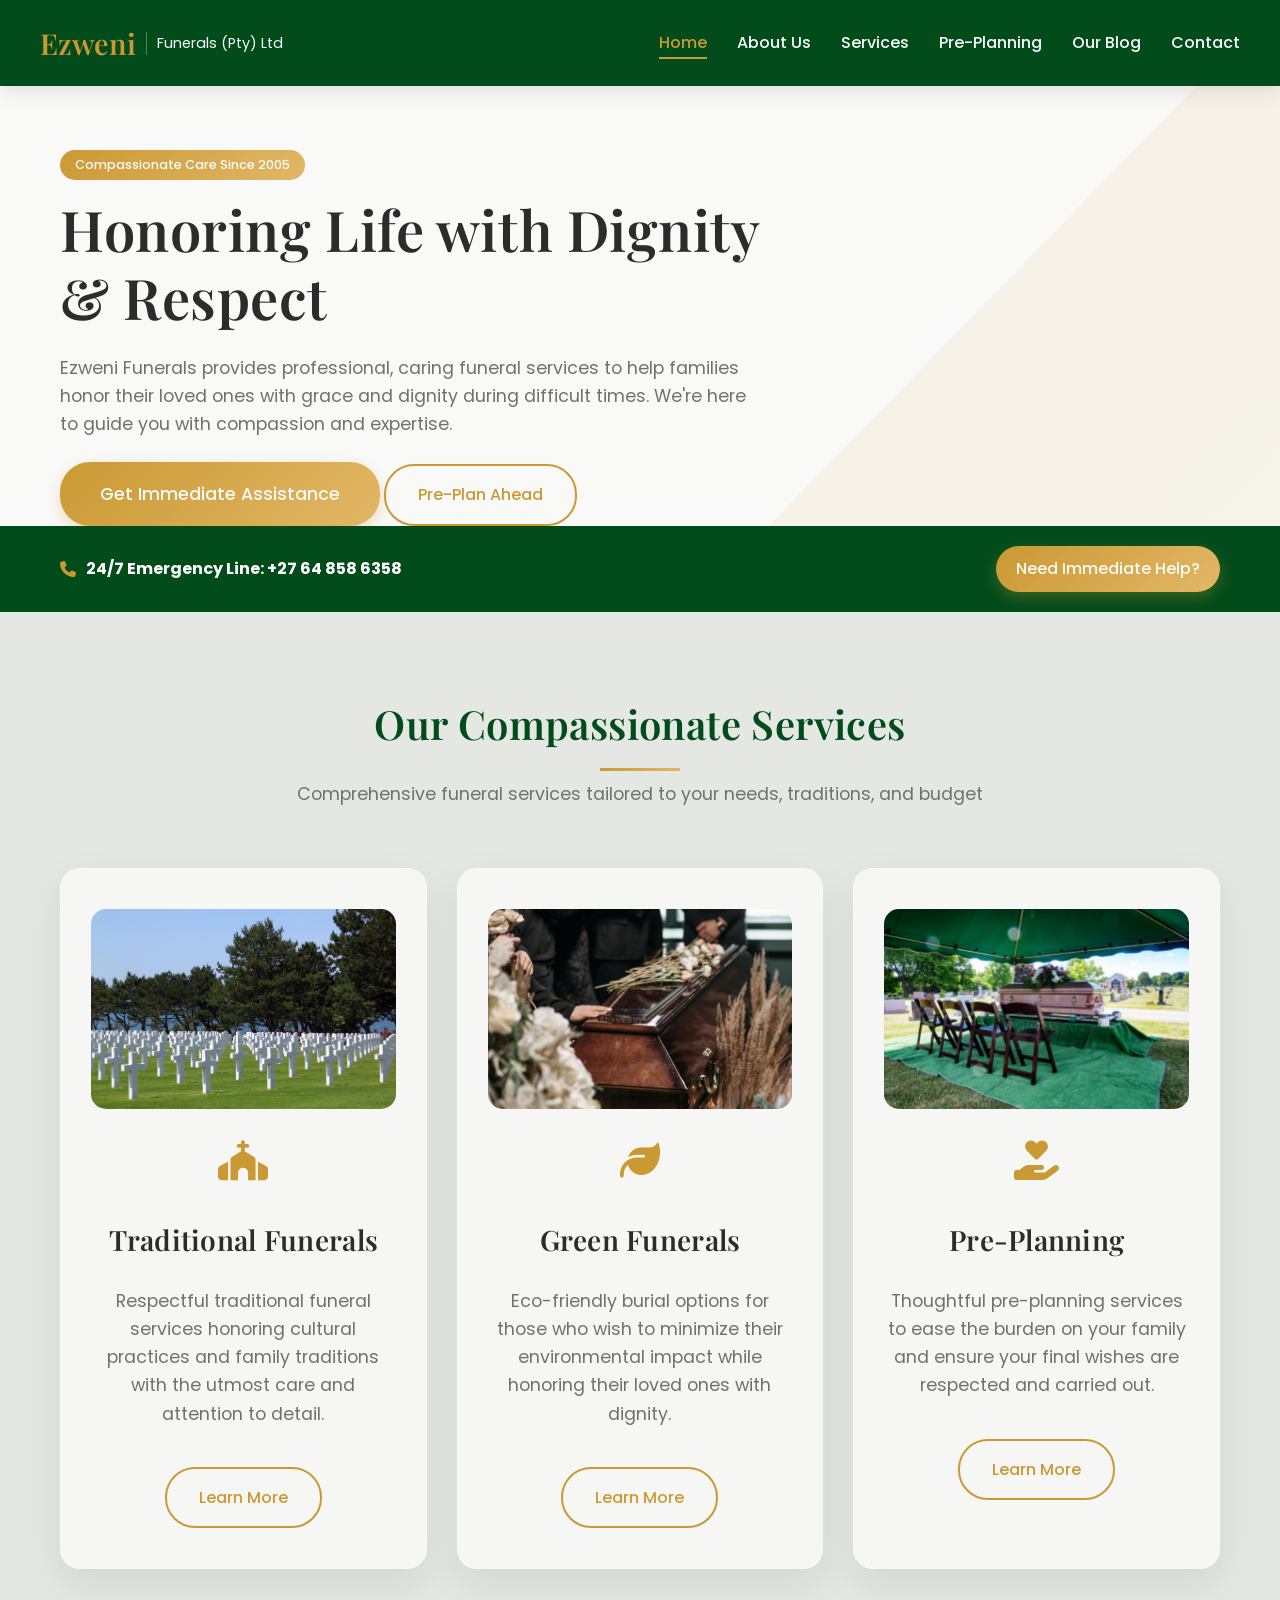
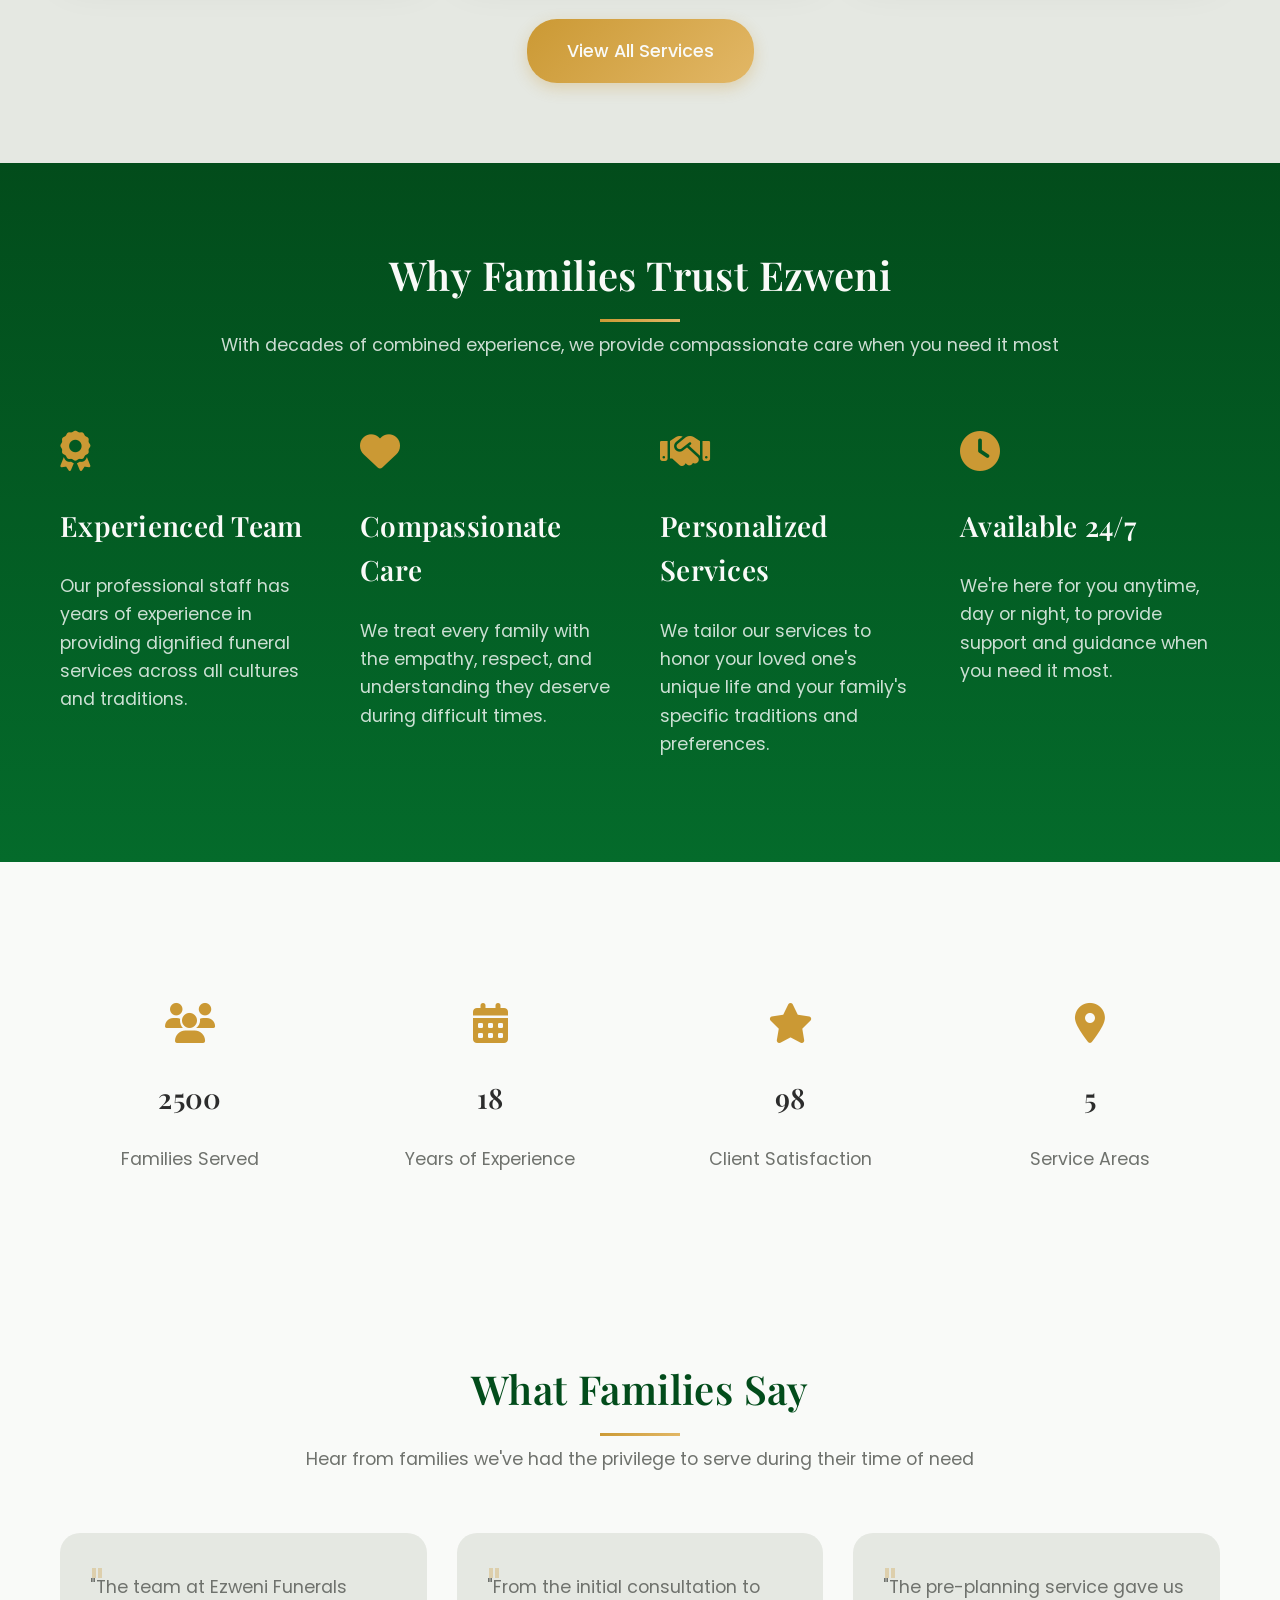
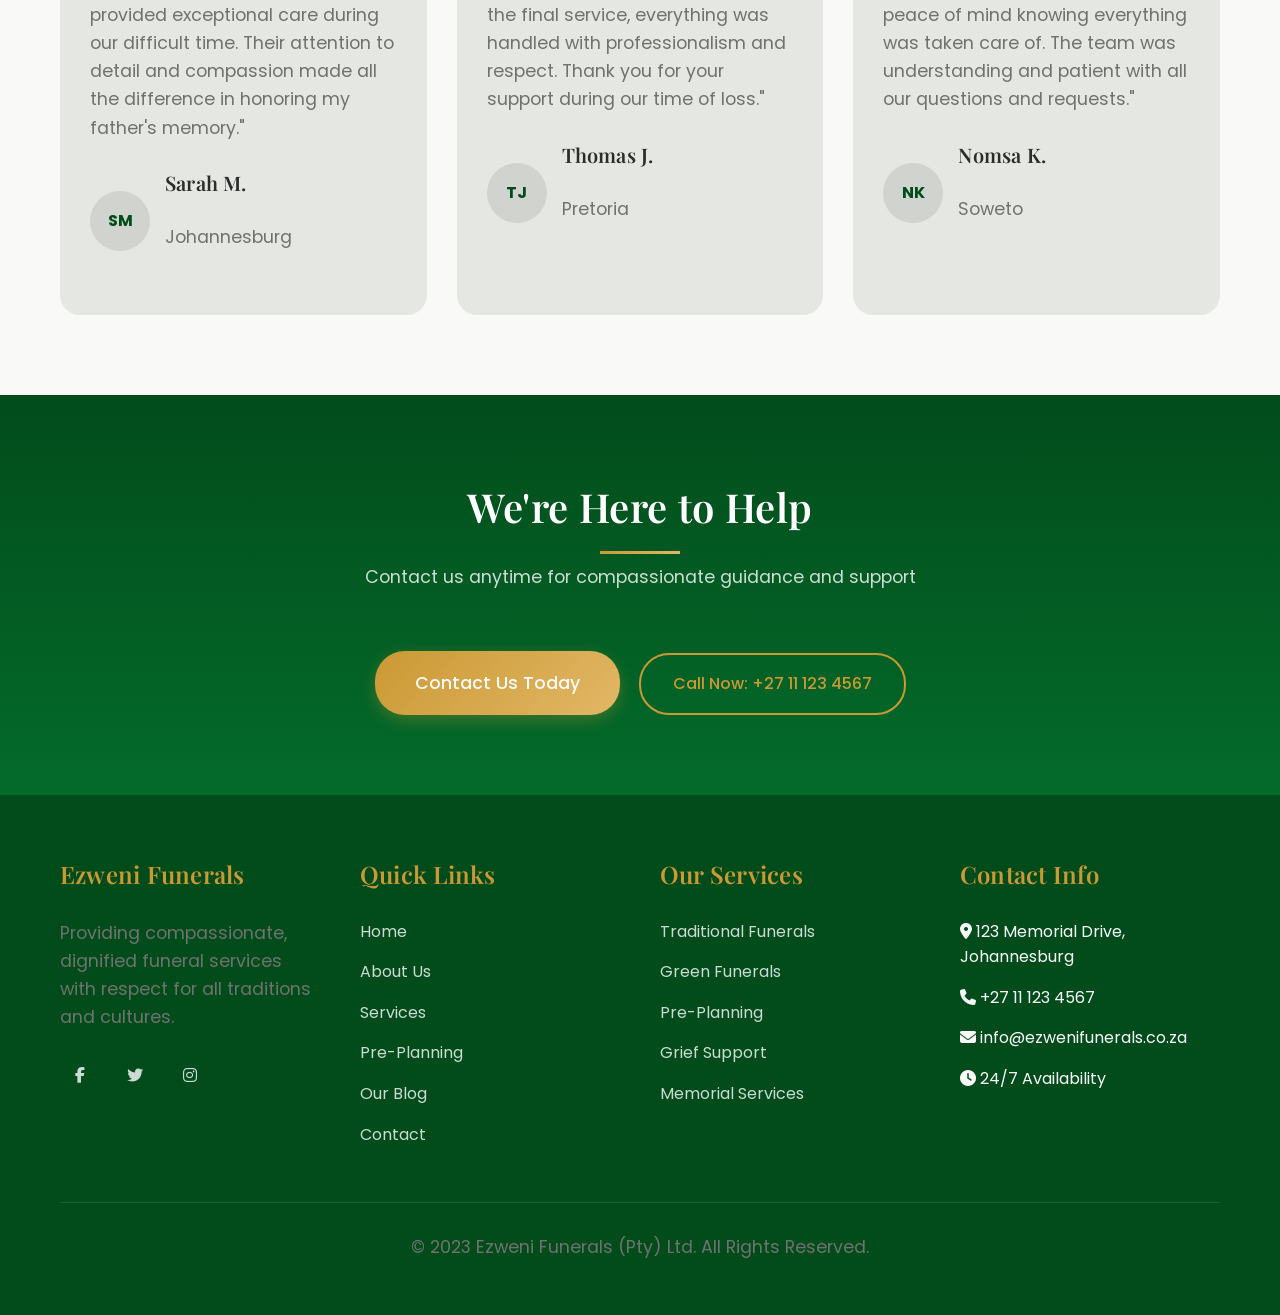
==== index.html @ 2bbe9fb6 "base" ====
<!DOCTYPE html>
<html lang="en">
<head>
    <meta charset="UTF-8">
    <meta name="viewport" content="width=device-width, initial-scale=1.0">
    <title>Ezweni Funerals - Compassionate & Dignified Funeral Services</title>
    <meta name="description" content="Ezweni Funerals provides professional, caring funeral services to help families honor their loved ones with grace and dignity during difficult times.">
    
    <!-- Fonts & Icons -->
    <link rel="preconnect" href="https://fonts.googleapis.com">
    <link rel="preconnect" href="https://fonts.gstatic.com" crossorigin>
    <link href="https://fonts.googleapis.com/css2?family=Playfair+Display:wght@400;500;600;700&family=Poppins:wght@300;400;500;600&display=swap" rel="stylesheet">
    <link rel="stylesheet" href="https://cdnjs.cloudflare.com/ajax/libs/font-awesome/6.4.0/css/all.min.css">
    
    <!-- CSS -->
    <link rel="stylesheet" href="css/style.css">
</head>
<body>
    <!-- Header -->
    <div id="header"></div>

    <!-- Hero Section -->
    <section class="hero">
        <div class="hero-bg" style="background-image: url('images/hero-bg.jpg'); background-size: cover; background-position: center;"></div>
        <div class="container">
            <div class="hero-content">
                <span class="badge">Compassionate Care Since 2005</span>
                <h1>Honoring Life with Dignity & Respect</h1>
                <p>Ezweni Funerals provides professional, caring funeral services to help families honor their loved ones with grace and dignity during difficult times. We're here to guide you with compassion and expertise.</p>
                <div class="hero-buttons">
                    <a href="contact.html" class="btn btn-primary btn-large">Get Immediate Assistance</a>
                    <a href="pre-planning.html" class="btn btn-secondary">Pre-Plan Ahead</a>
                </div>
            </div>
        </div>
        <div class="hero-accent"></div>
    </section>

    <!-- Quick Assistance Bar -->
    <section class="quick-assistance" style="background: var(--primary-green); color: white; padding: 20px 0;">
        <div class="container">
            <div style="display: flex; justify-content: space-between; align-items: center; flex-wrap: wrap;">
                <div style="display: flex; align-items: center;">
                    <i class="fas fa-phone" style="margin-right: 10px; color: var(--accent-gold);"></i>
                    <strong>24/7 Emergency Line: +27 64 858 6358</strong>
                </div>
                <div>
                    <a href="contact.html" class="btn btn-primary" style="padding: 10px 20px;">Need Immediate Help?</a>
                </div>
            </div>
        </div>
    </section>

    <!-- Services Preview -->
    <section class="services section-padding">
        <div class="container">
            <div class="section-header">
                <h2>Our Compassionate Services</h2>
                <p>Comprehensive funeral services tailored to your needs, traditions, and budget</p>
            </div>
            <div class="services-grid">
                <div class="service-card fade-in">
                    <div class="service-image" style="background-image: url('images/service-green.jpg'); background-size: cover; background-position: center;"></div>
                    <div class="service-icon">
                        <i class="fas fa-church"></i>
                    </div>
                    <h3>Traditional Funerals</h3>
                    <p>Respectful traditional funeral services honoring cultural practices and family traditions with the utmost care and attention to detail.</p>
                    <a href="services.html#traditional" class="btn btn-secondary" style="margin-top: 15px;">Learn More</a>
                </div>
                <div class="service-card fade-in">
                    <div class="service-image" style="background-image: url('images/about-hero.jpg'); background-size: cover; background-position: center;"></div>
                    <div class="service-icon">
                        <i class="fas fa-leaf"></i>
                    </div>
                    <h3>Green Funerals</h3>
                    <p>Eco-friendly burial options for those who wish to minimize their environmental impact while honoring their loved ones with dignity.</p>
                    <a href="services.html#green" class="btn btn-secondary" style="margin-top: 15px;">Learn More</a>
                </div>
                <div class="service-card fade-in">
                    <div class="service-image" style="background-image: url('images/hero.jpg'); background-size: cover; background-position: center;"></div>
                    <div class="service-icon">
                        <i class="fas fa-hand-holding-heart"></i>
                    </div>
                    <h3>Pre-Planning</h3>
                    <p>Thoughtful pre-planning services to ease the burden on your family and ensure your final wishes are respected and carried out.</p>
                    <a href="pre-planning.html" class="btn btn-secondary" style="margin-top: 15px;">Learn More</a>
                </div>
            </div>
            <div class="text-center" style="margin-top: 50px;">
                <a href="services.html" class="btn btn-primary btn-large">View All Services</a>
            </div>
        </div>
    </section>

    <!-- Why Choose Us -->
    <section class="about section-padding">
        <div class="container">
            <div class="section-header">
                <h2>Why Families Trust Ezweni</h2>
                <p>With decades of combined experience, we provide compassionate care when you need it most</p>
            </div>
            <div class="about-grid">
                <div class="about-item fade-in">
                    <div class="about-icon">
                        <i class="fas fa-award"></i>
                    </div>
                    <h3>Experienced Team</h3>
                    <p>Our professional staff has years of experience in providing dignified funeral services across all cultures and traditions.</p>
                </div>
                <div class="about-item fade-in">
                    <div class="about-icon">
                        <i class="fas fa-heart"></i>
                    </div>
                    <h3>Compassionate Care</h3>
                    <p>We treat every family with the empathy, respect, and understanding they deserve during difficult times.</p>
                </div>
                <div class="about-item fade-in">
                    <div class="about-icon">
                        <i class="fas fa-handshake"></i>
                    </div>
                    <h3>Personalized Services</h3>
                    <p>We tailor our services to honor your loved one's unique life and your family's specific traditions and preferences.</p>
                </div>
                <div class="about-item fade-in">
                    <div class="about-icon">
                        <i class="fas fa-clock"></i>
                    </div>
                    <h3>Available 24/7</h3>
                    <p>We're here for you anytime, day or night, to provide support and guidance when you need it most.</p>
                </div>
            </div>
        </div>
    </section>

    <!-- Statistics -->
    <section class="section-padding" style="background: var(--white);">
        <div class="container">
            <div class="about-grid">
                <div class="about-item fade-in text-center">
                    <div class="about-icon">
                        <i class="fas fa-users"></i>
                    </div>
                    <h3 class="counter" data-target="2500">0</h3>
                    <p>Families Served</p>
                </div>
                <div class="about-item fade-in text-center">
                    <div class="about-icon">
                        <i class="fas fa-calendar-alt"></i>
                    </div>
                    <h3 class="counter" data-target="18">0</h3>
                    <p>Years of Experience</p>
                </div>
                <div class="about-item fade-in text-center">
                    <div class="about-icon">
                        <i class="fas fa-star"></i>
                    </div>
                    <h3 class="counter" data-target="98">0</h3>
                    <p>Client Satisfaction</p>
                </div>
                <div class="about-item fade-in text-center">
                    <div class="about-icon">
                        <i class="fas fa-map-marker-alt"></i>
                    </div>
                    <h3 class="counter" data-target="5">0</h3>
                    <p>Service Areas</p>
                </div>
            </div>
        </div>
    </section>

    <!-- Testimonials -->
    <section class="testimonials section-padding">
        <div class="container">
            <div class="section-header">
                <h2>What Families Say</h2>
                <p>Hear from families we've had the privilege to serve during their time of need</p>
            </div>
            <div class="testimonials-grid">
                <div class="testimonial-card fade-in">
                    <div class="testimonial-quote">"</div>
                    <div class="testimonial-content">
                        <p>"The team at Ezweni Funerals provided exceptional care during our difficult time. Their attention to detail and compassion made all the difference in honoring my father's memory."</p>
                        <div class="testimonial-author">
                            <div class="author-avatar">SM</div>
                            <div>
                                <h4>Sarah M.</h4>
                                <p>Johannesburg</p>
                            </div>
                        </div>
                    </div>
                </div>
                <div class="testimonial-card fade-in">
                    <div class="testimonial-quote">"</div>
                    <div class="testimonial-content">
                        <p>"From the initial consultation to the final service, everything was handled with professionalism and respect. Thank you for your support during our time of loss."</p>
                        <div class="testimonial-author">
                            <div class="author-avatar">TJ</div>
                            <div>
                                <h4>Thomas J.</h4>
                                <p>Pretoria</p>
                            </div>
                        </div>
                    </div>
                </div>
                <div class="testimonial-card fade-in">
                    <div class="testimonial-quote">"</div>
                    <div class="testimonial-content">
                        <p>"The pre-planning service gave us peace of mind knowing everything was taken care of. The team was understanding and patient with all our questions and requests."</p>
                        <div class="testimonial-author">
                            <div class="author-avatar">NK</div>
                            <div>
                                <h4>Nomsa K.</h4>
                                <p>Soweto</p>
                            </div>
                        </div>
                    </div>
                </div>
            </div>
        </div>
    </section>

    <!-- CTA Section -->
    <section class="section-padding" style="background: var(--green-gradient); color: white;">
        <div class="container">
            <div class="section-header">
                <h2 style="color: white;">We're Here to Help</h2>
                <p style="color: rgba(255,255,255,0.8);">Contact us anytime for compassionate guidance and support</p>
            </div>
            <div class="text-center">
                <a href="contact.html" class="btn btn-primary btn-large" style="margin-right: 15px;">Contact Us Today</a>
                <a href="tel:+27111234567" class="btn btn-secondary">Call Now: +27 11 123 4567</a>
            </div>
        </div>
    </section>

    <!-- Footer -->
    <div id="footer"></div>

    <!-- JavaScript -->
    <script src="js/main.js"></script>
</body>
</html>
---- css/style.css ----
/* ===== CSS VARIABLES ===== */
:root {
    --primary-green: #024C1B;
    --accent-gold: #CB9934;
    --gold-gradient: linear-gradient(135deg, #CB9934, #E2B766);
    --green-gradient: linear-gradient(180deg, #024C1B, #046B2B);
    --white: #F9FAF8;
    --pearl-grey: #E5E8E2;
    --stone-grey: #D1D4CE;
    --charcoal: #2C2C2C;
    --muted-grey: #6F726D;
}

/* ===== BASE STYLES ===== */
* {
    margin: 0;
    padding: 0;
    box-sizing: border-box;
}

html {
    scroll-behavior: smooth;
}

body {
    font-family: 'Poppins', sans-serif;
    color: var(--charcoal);
    background-color: var(--white);
    line-height: 1.6;
    overflow-x: hidden;
}

/* ===== TYPOGRAPHY ===== */
h1, h2, h3, h4 {
    font-family: 'Playfair Display', serif;
    font-weight: 600;
    letter-spacing: 0.01em;
    margin-bottom: 1.5rem;
}

h1 {
    font-size: 3.5rem;
    line-height: 1.2;
}

h2 {
    font-size: 2.5rem;
}

h3 {
    font-size: 1.75rem;
}

h4 {
    font-size: 1.25rem;
}

p {
    font-size: 1.1rem;
    margin-bottom: 1.5rem;
    color: var(--muted-grey);
}

/* ===== LAYOUT UTILITIES ===== */
.container {
    max-width: 1200px;
    margin: 0 auto;
    padding: 0 20px;
}

.section-padding {
    padding: 80px 0;
}

.text-center {
    text-align: center;
}

/* ===== BUTTONS ===== */
.btn {
    display: inline-block;
    padding: 16px 32px;
    border-radius: 30px;
    text-decoration: none;
    font-weight: 500;
    transition: all 0.3s ease;
    border: none;
    cursor: pointer;
    font-size: 1rem;
    text-align: center;
}

.btn-primary {
    background: var(--gold-gradient);
    color: var(--white);
    box-shadow: 0 5px 15px rgba(203,153,52,0.3);
}

.btn-primary:hover {
    background: var(--primary-green);
    transform: translateY(-3px);
    box-shadow: 0 10px 25px rgba(203,153,52,0.4);
}

.btn-secondary {
    border: 2px solid var(--accent-gold);
    color: var(--accent-gold);
    background: transparent;
}

.btn-secondary:hover {
    background: rgba(203,153,52,0.1);
    transform: translateY(-3px);
}

.btn-large {
    padding: 18px 40px;
    font-size: 1.1rem;
}

/* ===== HEADER & NAVIGATION ===== */
header {
    background-color: var(--primary-green);
    position: fixed;
    width: 100%;
    z-index: 1000;
    box-shadow: 0 5px 20px rgba(0,0,0,0.1);
}

.header-container {
    display: flex;
    justify-content: space-between;
    align-items: center;
    padding: 20px 0;
}

.logo {
    display: flex;
    align-items: center;
}

.logo-text {
    color: var(--accent-gold);
    font-family: 'Playfair Display', serif;
    font-size: 1.8rem;
    font-weight: 600;
}

.logo-subtext {
    color: var(--white);
    font-size: 0.9rem;
    margin-left: 10px;
    border-left: 1px solid rgba(255,255,255,0.3);
    padding-left: 10px;
}

nav ul {
    display: flex;
    list-style: none;
}

nav li {
    margin-left: 30px;
}

nav a {
    color: var(--white);
    text-decoration: none;
    font-weight: 500;
    transition: color 0.3s ease;
    position: relative;
}

nav a:hover {
    color: var(--accent-gold);
}

nav a.active {
    color: var(--accent-gold);
}

nav a.active::after {
    content: '';
    position: absolute;
    bottom: -5px;
    left: 0;
    width: 100%;
    height: 2px;
    background: var(--accent-gold);
}

.mobile-menu {
    display: none;
    color: var(--white);
    font-size: 1.5rem;
    cursor: pointer;
}

/* ===== HERO SECTION ===== */
.hero {
    background-color: var(--white);
    padding-top: 150px;
    position: relative;
    overflow: hidden;
}

.hero-content {
    max-width: 700px;
}

.hero-bg {
    position: absolute;
    top: 0;
    left: 0;
    width: 100%;
    height: 100%;
    background-size: cover;
    background-position: center;
    z-index: -1;
}

.hero-accent {
    position: absolute;
    bottom: 0;
    right: 0;
    width: 40%;
    height: 100%;
    background: var(--gold-gradient);
    opacity: 0.1;
    clip-path: polygon(100% 0, 100% 100%, 0 100%);
}

.badge {
    display: inline-block;
    padding: 5px 15px;
    background: var(--gold-gradient);
    color: var(--white);
    border-radius: 20px;
    font-size: 0.8rem;
    font-weight: 500;
    margin-bottom: 15px;
}

/* ===== GRID SYSTEMS ===== */
.services-grid {
    display: grid;
    grid-template-columns: repeat(auto-fit, minmax(300px, 1fr));
    gap: 30px;
}

.about-grid {
    display: grid;
    grid-template-columns: repeat(auto-fit, minmax(250px, 1fr));
    gap: 40px;
    margin-top: 50px;
}

.testimonials-grid {
    display: grid;
    grid-template-columns: repeat(auto-fit, minmax(300px, 1fr));
    gap: 30px;
}

.contact-container {
    display: grid;
    grid-template-columns: 1fr 1fr;
    gap: 50px;
}

/* ===== SECTION STYLES ===== */
.section-header {
    text-align: center;
    margin-bottom: 60px;
}

.section-header h2 {
    color: var(--primary-green);
    position: relative;
    display: inline-block;
}

.section-header h2:after {
    content: '';
    position: absolute;
    bottom: -15px;
    left: 50%;
    transform: translateX(-50%);
    width: 80px;
    height: 3px;
    background: var(--gold-gradient);
}

.services {
    background-color: var(--pearl-grey);
}

.about {
    background: var(--green-gradient);
    color: var(--white);
}

.about h2 {
    color: var(--white);
}

.about p {
    color: rgba(255,255,255,0.8);
}

.testimonials {
    background-color: var(--white);
}

.contact {
    background-color: var(--pearl-grey);
}

/* ===== CARDS ===== */
.service-card {
    background: rgba(255, 255, 255, 0.65);
    backdrop-filter: blur(12px);
    border: 1px solid rgba(255,255,255,0.3);
    border-radius: 20px;
    padding: 40px 30px;
    text-align: center;
    box-shadow: 0 15px 40px rgba(0,0,0,0.08);
    transition: all 0.4s ease;
    height: 100%;
}

.service-card:hover {
    transform: translateY(-8px);
    box-shadow: 0 25px 50px rgba(0,0,0,0.12);
}

.testimonial-card {
    background-color: var(--pearl-grey);
    border-radius: 20px;
    padding: 40px 30px;
    position: relative;
}

/* ===== ICONS ===== */
.service-icon {
    font-size: 2.5rem;
    color: var(--accent-gold);
    margin-bottom: 25px;
}

.about-icon {
    font-size: 2.5rem;
    color: var(--accent-gold);
    margin-bottom: 20px;
}

.contact-icon {
    width: 50px;
    height: 50px;
    background: var(--gold-gradient);
    border-radius: 50%;
    display: flex;
    align-items: center;
    justify-content: center;
    color: var(--white);
    margin-right: 15px;
    font-size: 1.2rem;
}

/* ===== SOCIAL ICONS ===== */
.social-links {
    display: flex;
    gap: 15px;
    margin-top: 20px;
}

.social-link {
    width: 40px;
    height: 40px;
    background: var(--primary-green);
    border-radius: 50%;
    display: flex;
    align-items: center;
    justify-content: center;
    color: var(--white);
    text-decoration: none;
    transition: all 0.3s ease;
}

.social-link:hover {
    background: var(--accent-gold);
    transform: translateY(-3px);
}

/* ===== FORM ELEMENTS ===== */
.form-group {
    margin-bottom: 25px;
}

.form-group label {
    display: block;
    margin-bottom: 8px;
    color: var(--charcoal);
    font-weight: 500;
}

.form-control {
    width: 100%;
    padding: 15px;
    border: 1px solid var(--stone-grey);
    border-radius: 10px;
    font-family: 'Poppins', sans-serif;
    font-size: 1rem;
    transition: all 0.3s ease;
}

.form-control:focus {
    outline: none;
    border-color: var(--accent-gold);
    box-shadow: 0 0 0 3px rgba(203,153,52,0.2);
}

/* ===== TESTIMONIALS ===== */
.testimonial-quote {
    font-size: 3rem;
    color: var(--accent-gold);
    position: absolute;
    top: 20px;
    left: 30px;
    opacity: 0.3;
}

.testimonial-author {
    display: flex;
    align-items: center;
    margin-top: 25px;
}

.author-avatar {
    width: 50px;
    height: 50px;
    border-radius: 50%;
    background-color: var(--stone-grey);
    margin-right: 15px;
    display: flex;
    align-items: center;
    justify-content: center;
    color: var(--primary-green);
    font-weight: bold;
}

/* ===== FOOTER ===== */
footer {
    background-color: var(--primary-green);
    color: var(--white);
    padding: 60px 0 30px;
}

.footer-container {
    display: grid;
    grid-template-columns: repeat(auto-fit, minmax(250px, 1fr));
    gap: 40px;
    margin-bottom: 40px;
}

.footer-col h3 {
    color: var(--accent-gold);
    margin-bottom: 25px;
    font-size: 1.5rem;
}

.footer-col ul {
    list-style: none;
}

.footer-col li {
    margin-bottom: 15px;
}

.footer-col a {
    color: rgba(255,255,255,0.8);
    text-decoration: none;
    transition: color 0.3s ease;
}

.footer-col a:hover {
    color: var(--accent-gold);
}

.copyright {
    text-align: center;
    padding-top: 30px;
    border-top: 1px solid rgba(255,255,255,0.1);
    color: rgba(255,255,255,0.6);
    font-size: 0.9rem;
}

/* ===== IMAGE STYLES ===== */
.image-placeholder {
    background: var(--stone-grey);
    border-radius: 10px;
    display: flex;
    align-items: center;
    justify-content: center;
    color: var(--muted-grey);
    font-size: 0.9rem;
}

.team-image {
    width: 150px;
    height: 150px;
    border-radius: 50%;
    margin: 0 auto 20px;
    background: var(--stone-grey);
    display: flex;
    align-items: center;
    justify-content: center;
    color: var(--muted-grey);
}

.service-image {
    height: 200px;
    border-radius: 15px;
    margin-bottom: 20px;
    background: var(--stone-grey);
    display: flex;
    align-items: center;
    justify-content: center;
    color: var(--muted-grey);
}

/* ===== BLOG STYLES ===== */
.blog-container {
    display: grid;
    grid-template-columns: 2fr 1fr;
    gap: 50px;
}

.blog-post {
    margin-bottom: 50px;
    padding-bottom: 40px;
    border-bottom: 1px solid var(--stone-grey);
}

.blog-image {
    width: 100%;
    height: 300px;
    object-fit: cover;
    border-radius: 15px;
    margin-bottom: 25px;
}

.sidebar-widget {
    background: var(--pearl-grey);
    padding: 30px;
    border-radius: 15px;
    margin-bottom: 30px;
}

.search-form form {
    display: flex;
}

.search-form input {
    border-radius: 10px 0 0 10px;
    border-right: none;
}

.search-form button {
    border-radius: 0 10px 10px 0;
    padding: 15px 20px;
}

.category-list li {
    margin-bottom: 12px;
}

.category-list a {
    color: var(--muted-grey);
    text-decoration: none;
    transition: color 0.3s ease;
    display: flex;
    justify-content: space-between;
}

.category-list a:hover {
    color: var(--primary-green);
}

.recent-post {
    margin-bottom: 20px;
    padding-bottom: 20px;
    border-bottom: 1px solid var(--stone-grey);
}

.recent-post:last-child {
    margin-bottom: 0;
    padding-bottom: 0;
    border-bottom: none;
}

.pagination {
    display: flex;
    justify-content: center;
    align-items: center;
    margin-top: 50px;
    gap: 15px;
}

.page-numbers {
    display: flex;
    gap: 10px;
}

.page-numbers a {
    padding: 10px 15px;
    color: var(--muted-grey);
    text-decoration: none;
    border-radius: 5px;
    transition: all 0.3s ease;
}

.page-numbers a.active,
.page-numbers a:hover {
    background: var(--primary-green);
    color: white;
}

/* ===== BLOG POST STYLES ===== */
.blog-post-container {
    max-width: 800px;
    margin: 0 auto;
}

.post-meta {
    display: flex;
    justify-content: space-between;
    align-items: center;
    margin: 30px 0;
    padding: 20px 0;
    border-top: 1px solid var(--stone-grey);
    border-bottom: 1px solid var(--stone-grey);
}

.author-info {
    display: flex;
    align-items: center;
    gap: 15px;
}

.author-avatar {
    width: 60px;
    height: 60px;
    border-radius: 50%;
    background: var(--stone-grey);
    display: flex;
    align-items: center;
    justify-content: center;
}

.social-share {
    display: flex;
    gap: 10px;
}

.share-btn {
    width: 40px;
    height: 40px;
    border-radius: 50%;
    background: var(--pearl-grey);
    display: flex;
    align-items: center;
    justify-content: center;
    color: var(--charcoal);
    text-decoration: none;
    transition: all 0.3s ease;
}

.share-btn:hover {
    background: var(--accent-gold);
    color: white;
}

.comments-section {
    margin-top: 50px;
}

.comment-form {
    background: var(--pearl-grey);
    padding: 30px;
    border-radius: 15px;
    margin-bottom: 30px;
}

.comment {
    background: white;
    padding: 20px;
    border-radius: 10px;
    margin-bottom: 20px;
    border: 1px solid var(--stone-grey);
}

.comment-header {
    display: flex;
    justify-content: space-between;
    align-items: center;
    margin-bottom: 10px;
}

.comment-author {
    font-weight: 600;
    color: var(--primary-green);
}

.comment-date {
    color: var(--muted-grey);
    font-size: 0.9rem;
}

/* ===== ANIMATIONS ===== */
@keyframes fadeUp {
    from {
        opacity: 0;
        transform: translateY(30px);
    }
    to {
        opacity: 1;
        transform: translateY(0);
    }
}

.fade-in {
    opacity: 0;
    transform: translateY(30px);
    transition: all 0.6s ease;
}

.fade-in.visible {
    opacity: 1;
    transform: translateY(0);
}

/* ===== RESPONSIVE DESIGN ===== */
@media (max-width: 991.98px) {
    h1 {
        font-size: 2.8rem;
    }
    
    h2 {
        font-size: 2.2rem;
    }
    
    .contact-container {
        grid-template-columns: 1fr;
    }
    
    .blog-container {
        grid-template-columns: 1fr;
    }
    
    .section-padding {
        padding: 60px 0;
    }
}

@media (max-width: 767.98px) {
    nav ul {
        display: none;
        position: absolute;
        top: 100%;
        left: 0;
        width: 100%;
        background: var(--primary-green);
        flex-direction: column;
        padding: 20px;
        box-shadow: 0 5px 20px rgba(0,0,0,0.1);
    }
    
    nav ul.active {
        display: flex;
    }
    
    nav li {
        margin: 10px 0;
    }
    
    .mobile-menu {
        display: block;
    }
    
    .hero {
        padding-top: 120px;
    }
    
    .btn-secondary {
        margin-left: 0;
        margin-top: 15px;
        display: block;
    }
    
    .header-container {
        padding: 15px 0;
    }
    
    .post-meta {
        flex-direction: column;
        gap: 20px;
        text-align: center;
    }
}

@media (max-width: 575.98px) {
    h1 {
        font-size: 2.2rem;
    }
    
    h2 {
        font-size: 1.8rem;
    }
    
    .section-padding {
        padding: 50px 0;
    }
    
    .service-card, .testimonial-card {
        padding: 30px 20px;
    }
    
    .container {
        padding: 0 15px;
    }
}
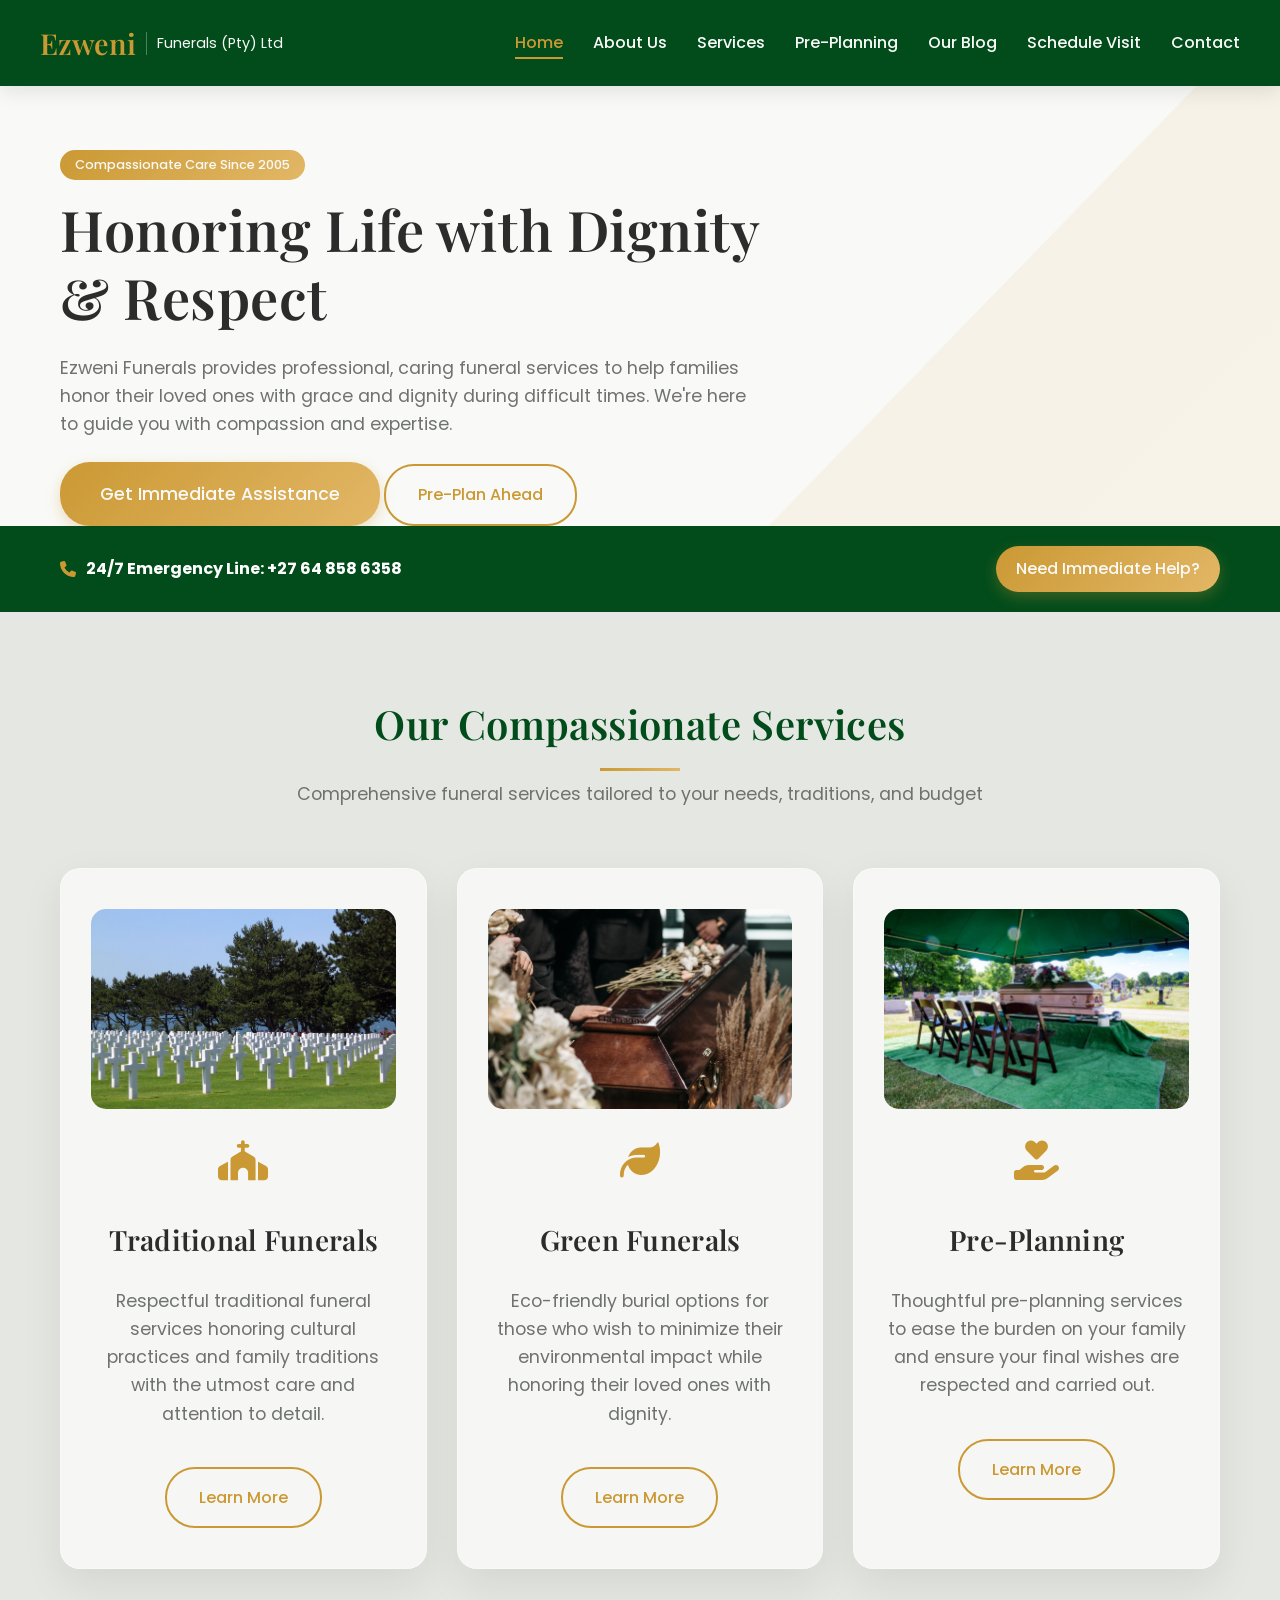
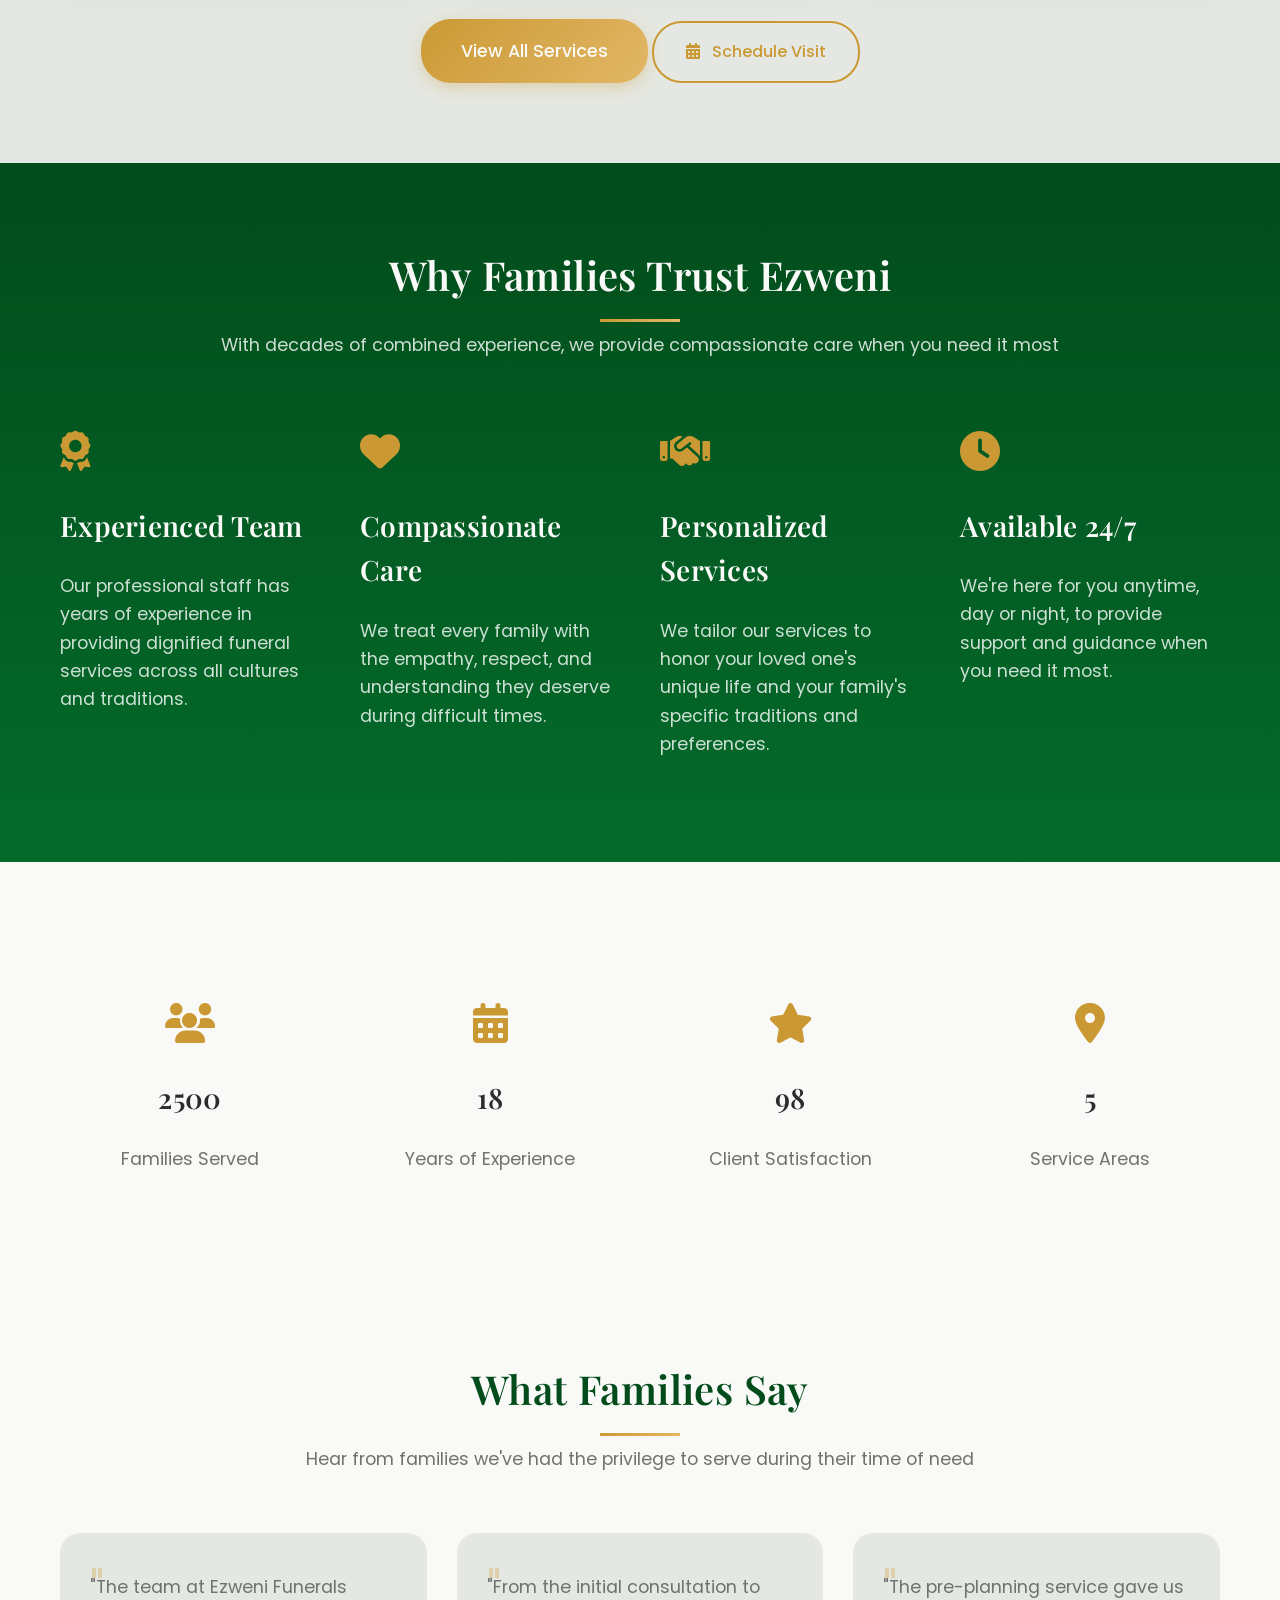
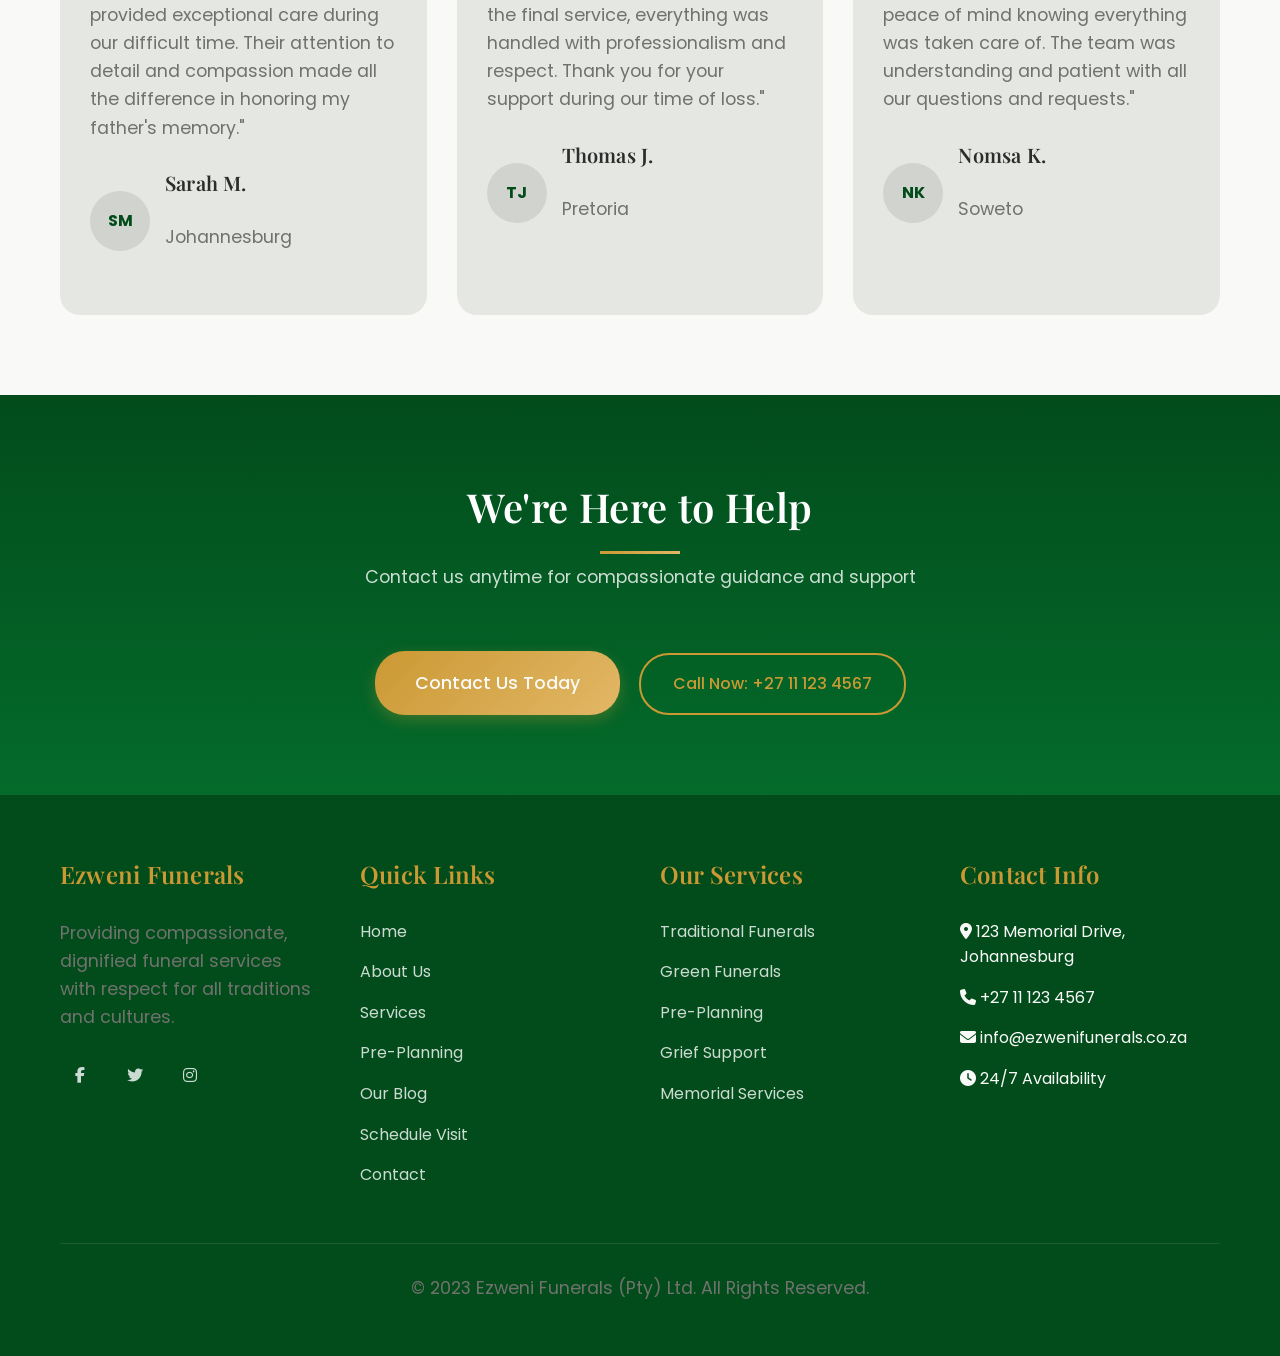
==== commit 3257486f: "ezweni" ====
--- a/index.html
+++ b/index.html
@@ -30,6 +30,7 @@
                 <div class="hero-buttons">
                     <a href="contact.html" class="btn btn-primary btn-large">Get Immediate Assistance</a>
                     <a href="pre-planning.html" class="btn btn-secondary">Pre-Plan Ahead</a>
+                    
                 </div>
             </div>
         </div>
@@ -89,6 +90,11 @@
             </div>
             <div class="text-center" style="margin-top: 50px;">
                 <a href="services.html" class="btn btn-primary btn-large">View All Services</a>
+                <!-- Add this button to your existing CTA section -->
+<a href="appointment.html" class="btn btn-secondary">
+    <i class="fas fa-calendar-alt" style="margin-right: 8px;"></i>
+    Schedule Visit
+</a>
             </div>
         </div>
     </section>
